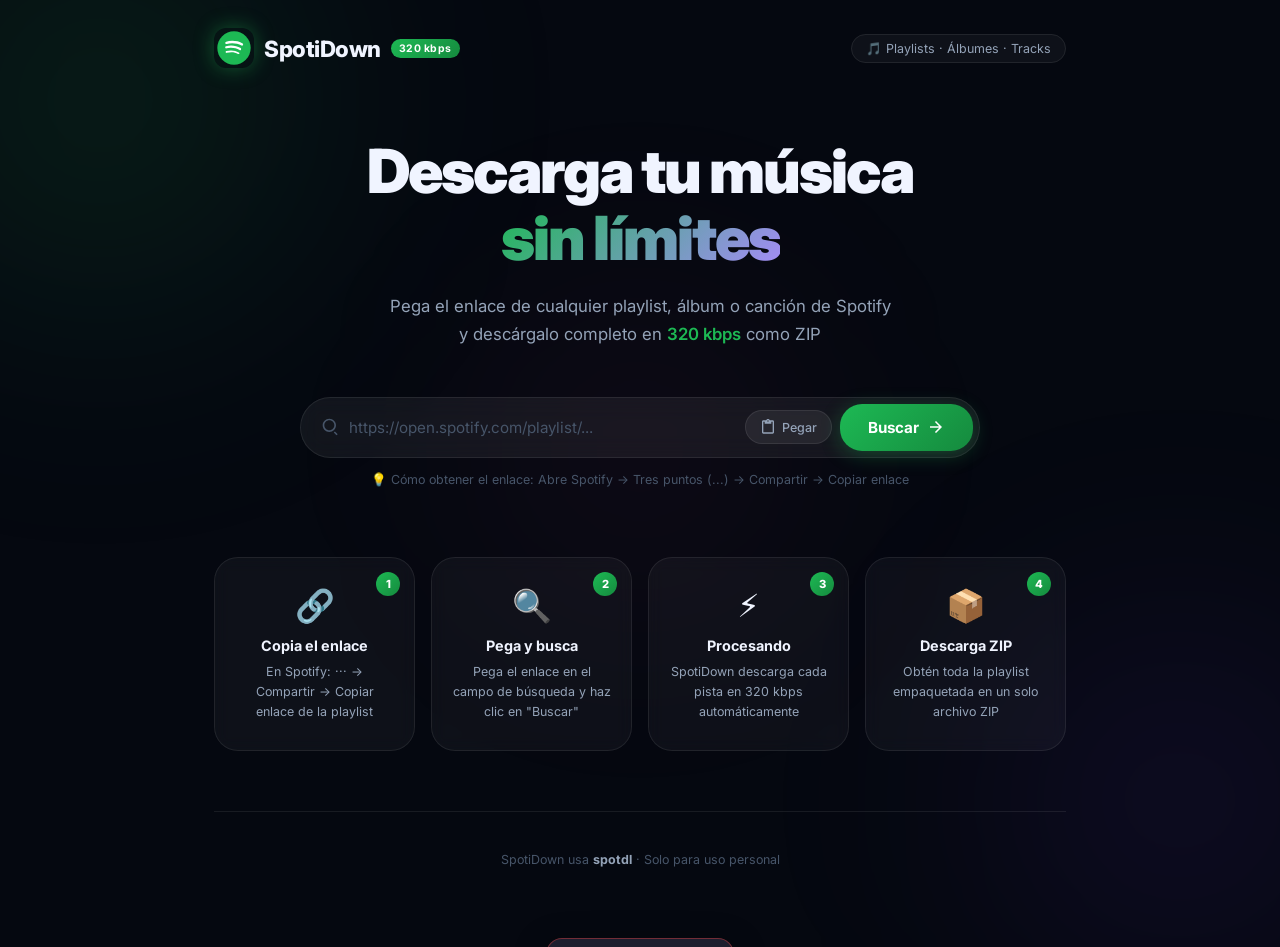
==== index.html @ 11a0a59d "v1" ====
<!DOCTYPE html>
<html lang="es">
<head>
  <meta charset="UTF-8" />
  <meta name="viewport" content="width=device-width, initial-scale=1.0" />
  <title>SpotiDown – Descargador de Playlists Spotify</title>
  <meta name="description" content="Descarga playlists completas de Spotify en calidad 320kbps como archivo ZIP. Rápido, gratuito y sencillo." />
  <link rel="preconnect" href="https://fonts.googleapis.com" />
  <link rel="preconnect" href="https://fonts.gstatic.com" crossorigin />
  <link href="https://fonts.googleapis.com/css2?family=Inter:wght@300;400;500;600;700;800;900&display=swap" rel="stylesheet" />
  <link rel="stylesheet" href="style.css" />
</head>
<body>

  <!-- Animated background particles -->
  <div class="bg-particles" id="bgParticles"></div>

  <!-- Floating orbs -->
  <div class="orb orb-1"></div>
  <div class="orb orb-2"></div>
  <div class="orb orb-3"></div>

  <div class="app-wrapper">

    <!-- HEADER -->
    <header class="header">
      <div class="logo">
        <div class="logo-icon">
          <svg viewBox="0 0 24 24" fill="none" xmlns="http://www.w3.org/2000/svg">
            <circle cx="12" cy="12" r="10" fill="#1DB954"/>
            <path d="M16.5 10.5c-2.5-1.5-6.5-1.6-8.8-.9-.4.1-.8-.1-.9-.5-.1-.4.1-.8.5-.9 2.7-.8 7.1-.7 9.9 1.1.3.2.4.6.2.9-.2.4-.6.5-.9.3zm-.3 2.5c-.2.3-.6.4-.9.2-2.1-1.3-5.3-1.7-7.8-1-.3.1-.7-.1-.8-.5s.1-.7.5-.8c2.8-.9 6.4-.4 8.8 1.1.3.3.4.7.2 1zm-1 2.4c-.2.3-.5.3-.8.2-1.8-1.1-4.1-1.4-6.7-.7-.3.1-.6-.1-.7-.4-.1-.3.1-.6.4-.7 2.9-.7 5.5-.3 7.5.9.3.1.4.5.3.7z" fill="white"/>
          </svg>
        </div>
        <span class="logo-text">SpotiDown</span>
        <span class="logo-badge">320 kbps</span>
      </div>
      <div class="header-info">
        <span class="header-tag">🎵 Playlists · Álbumes · Tracks</span>
      </div>
    </header>

    <!-- HERO SECTION -->
    <section class="hero">
      <div class="hero-content">
        <h1 class="hero-title">
          Descarga tu música<br />
          <span class="gradient-text">sin límites</span>
        </h1>
        <p class="hero-subtitle">
          Pega el enlace de cualquier playlist, álbum o canción de Spotify<br />
          y descárgalo completo en <strong>320 kbps</strong> como ZIP
        </p>

        <!-- SEARCH BOX -->
        <div class="search-container">
          <div class="search-box" id="searchBox">
            <div class="search-icon">
              <svg width="20" height="20" viewBox="0 0 24 24" fill="none">
                <path d="M10 2C5.58 2 2 5.58 2 10s3.58 8 8 8 8-3.58 8-8-3.58-8-8-8zm0 14c-3.31 0-6-2.69-6-6s2.69-6 6-6 6 2.69 6 6-2.69 6-6 6zm6.71 1.29l-1.42 1.42 3.3 3.29 1.41-1.41-3.29-3.3z" fill="currentColor"/>
              </svg>
            </div>
            <input
              type="url"
              id="spotifyUrl"
              class="search-input"
              placeholder="https://open.spotify.com/playlist/..."
              autocomplete="off"
              spellcheck="false"
            />
            <button class="paste-btn" id="pasteBtn" title="Pegar desde portapapeles">
              <svg width="16" height="16" viewBox="0 0 24 24" fill="none">
                <path d="M19 2h-4.18C14.4.84 13.3 0 12 0c-1.3 0-2.4.84-2.82 2H5c-1.1 0-2 .9-2 2v16c0 1.1.9 2 2 2h14c1.1 0 2-.9 2-2V4c0-1.1-.9-2-2-2zm-7 0c.55 0 1 .45 1 1s-.45 1-1 1-1-.45-1-1 .45-1 1-1zm7 18H5V4h2v3h10V4h2v16z" fill="currentColor"/>
              </svg>
              Pegar
            </button>
            <button class="search-btn" id="searchBtn">
              <span class="btn-text">Buscar</span>
              <svg class="btn-arrow" width="18" height="18" viewBox="0 0 24 24" fill="none">
                <path d="M12 4l-1.41 1.41L16.17 11H4v2h12.17l-5.58 5.59L12 20l8-8z" fill="currentColor"/>
              </svg>
            </button>
          </div>
          <div class="search-hint">
            <span>💡 Cómo obtener el enlace: Abre Spotify → Tres puntos (...) → Compartir → Copiar enlace</span>
          </div>
        </div>
      </div>
    </section>

    <!-- STEPS GUIDE -->
    <section class="steps-section" id="stepsSection">
      <div class="steps-grid">
        <div class="step-card">
          <div class="step-num">1</div>
          <div class="step-icon">🔗</div>
          <h3>Copia el enlace</h3>
          <p>En Spotify: ··· → Compartir → Copiar enlace de la playlist</p>
        </div>
        <div class="step-card">
          <div class="step-num">2</div>
          <div class="step-icon">🔍</div>
          <h3>Pega y busca</h3>
          <p>Pega el enlace en el campo de búsqueda y haz clic en "Buscar"</p>
        </div>
        <div class="step-card">
          <div class="step-num">3</div>
          <div class="step-icon">⚡</div>
          <h3>Procesando</h3>
          <p>SpotiDown descarga cada pista en 320 kbps automáticamente</p>
        </div>
        <div class="step-card">
          <div class="step-num">4</div>
          <div class="step-icon">📦</div>
          <h3>Descarga ZIP</h3>
          <p>Obtén toda la playlist empaquetada en un solo archivo ZIP</p>
        </div>
      </div>
    </section>

    <!-- RESULTS SECTION -->
    <section class="results-section" id="resultsSection" style="display:none;">

      <!-- Playlist info card -->
      <div class="playlist-card" id="playlistCard">
        <div class="playlist-thumb" id="playlistThumb">
          <svg width="48" height="48" viewBox="0 0 24 24" fill="none">
            <path d="M12 3v10.55c-.59-.34-1.27-.55-2-.55-2.21 0-4 1.79-4 4s1.79 4 4 4 4-1.79 4-4V7h4V3h-6z" fill="rgba(255,255,255,0.3)"/>
          </svg>
        </div>
        <div class="playlist-meta">
          <span class="playlist-type-badge" id="playlistTypeBadge">PLAYLIST</span>
          <h2 class="playlist-name" id="playlistName">Cargando...</h2>
          <div class="playlist-stats">
            <span id="trackCount">— canciones</span>
            <span class="dot">·</span>
            <span id="playlistOwner">—</span>
          </div>
        </div>
        <button class="download-zip-btn" id="downloadZipBtn">
          <svg width="20" height="20" viewBox="0 0 24 24" fill="none">
            <path d="M20 6h-2.18c.07-.44.18-.88.18-1.36C18 2.09 15.91 0 13.36 0c-1.3 0-2.43.52-3.29 1.38L9 2.45l-1.07-1.07C7.07.52 5.94 0 4.64 0 2.09 0 0 2.09 0 4.64c0 .48.1.92.18 1.36H0v14c0 1.1.9 2 2 2h16c1.1 0 2-.9 2-2V8l-2-2zM9 18l-5-5 1.41-1.41L9 15.17l7.59-7.59L18 9l-9 9z" fill="currentColor"/>
          </svg>
          <span>Descargar ZIP completo</span>
          <span class="zip-size" id="zipSize"></span>
        </button>
      </div>

      <!-- Progress bar (shown during download) -->
      <div class="progress-container" id="progressContainer" style="display:none;">
        <div class="progress-header">
          <span class="progress-label" id="progressLabel">Procesando playlist...</span>
          <span class="progress-pct" id="progressPct">0%</span>
        </div>
        <div class="progress-bar-track">
          <div class="progress-bar-fill" id="progressBarFill"></div>
        </div>
        <div class="progress-status" id="progressStatus">Iniciando descarga...</div>
      </div>

      <!-- Track list -->
      <div class="tracks-header">
        <h3 class="tracks-title">
          <svg width="18" height="18" viewBox="0 0 24 24" fill="none">
            <path d="M12 3v10.55c-.59-.34-1.27-.55-2-.55-2.21 0-4 1.79-4 4s1.79 4 4 4 4-1.79 4-4V7h4V3h-6z" fill="currentColor"/>
          </svg>
          Canciones
        </h3>
        <span class="tracks-quality">🎧 320 kbps · MP3</span>
      </div>

      <div class="track-list" id="trackList">
        <!-- dynamically filled -->
      </div>

    </section>

    <!-- Loading overlay -->
    <div class="loading-overlay" id="loadingOverlay" style="display:none;">
      <div class="loading-card">
        <div class="vinyl-spinner">
          <div class="vinyl-outer">
            <div class="vinyl-inner"></div>
            <div class="vinyl-center"></div>
          </div>
        </div>
        <h3 id="loadingTitle">Buscando playlist...</h3>
        <p id="loadingSubtitle">Conectando con Spotify</p>
        <div class="loading-dots">
          <span></span><span></span><span></span>
        </div>
      </div>
    </div>

    <!-- Error toast -->
    <div class="toast toast-error" id="errorToast">
      <svg width="20" height="20" viewBox="0 0 24 24" fill="none">
        <path d="M12 2C6.48 2 2 6.48 2 12s4.48 10 10 10 10-4.48 10-10S17.52 2 12 2zm1 15h-2v-2h2v2zm0-4h-2V7h2v6z" fill="currentColor"/>
      </svg>
      <span id="errorMessage">Error al procesar</span>
    </div>

    <!-- Footer -->
    <footer class="footer">
      <p>SpotiDown usa <strong>spotdl</strong> · Solo para uso personal</p>
    </footer>

  </div>

  <script src="app.js"></script>
</body>
</html>
---- style.css ----
/* ============================================================
   SpotiDown – Premium Spotify Playlist Downloader
   ============================================================ */

@import url('https://fonts.googleapis.com/css2?family=Inter:wght@300;400;500;600;700;800;900&display=swap');

/* ── CSS Variables ── */
:root {
  --green:        #1DB954;
  --green-light:  #1ed760;
  --green-dark:   #158a3e;
  --purple:       #7c3aed;
  --purple-light: #a78bfa;
  --pink:         #ec4899;
  --bg-dark:      #050810;
  --bg-card:      rgba(255,255,255,0.04);
  --bg-card-h:    rgba(255,255,255,0.07);
  --border:       rgba(255,255,255,0.08);
  --border-h:     rgba(255,255,255,0.18);
  --text-1:       #f0f4ff;
  --text-2:       #94a3b8;
  --text-3:       #475569;
  --radius-sm:    10px;
  --radius-md:    16px;
  --radius-lg:    24px;
  --radius-xl:    32px;
  --shadow-glow:  0 0 60px rgba(29,185,84,0.15);
  --transition:   0.25s cubic-bezier(0.4,0,0.2,1);
}

/* ── Reset ── */
*, *::before, *::after { box-sizing: border-box; margin: 0; padding: 0; }
html { scroll-behavior: smooth; }

body {
  font-family: 'Inter', system-ui, sans-serif;
  background: var(--bg-dark);
  color: var(--text-1);
  min-height: 100vh;
  overflow-x: hidden;
  position: relative;
}

/* ── Background particles ── */
.bg-particles {
  position: fixed;
  inset: 0;
  z-index: 0;
  pointer-events: none;
  overflow: hidden;
}
.bg-particles span {
  position: absolute;
  border-radius: 50%;
  opacity: 0;
  animation: floatParticle linear infinite;
}

/* ── Orbs ── */
.orb {
  position: fixed;
  border-radius: 50%;
  filter: blur(120px);
  pointer-events: none;
  z-index: 0;
  animation: orbFloat 12s ease-in-out infinite alternate;
}
.orb-1 {
  width: 600px; height: 600px;
  background: radial-gradient(circle, rgba(29,185,84,0.18) 0%, transparent 70%);
  top: -200px; left: -200px;
  animation-duration: 14s;
}
.orb-2 {
  width: 500px; height: 500px;
  background: radial-gradient(circle, rgba(124,58,237,0.15) 0%, transparent 70%);
  bottom: -150px; right: -150px;
  animation-duration: 18s; animation-delay: -4s;
}
.orb-3 {
  width: 400px; height: 400px;
  background: radial-gradient(circle, rgba(236,72,153,0.10) 0%, transparent 70%);
  top: 50%; left: 50%; transform: translate(-50%, -50%);
  animation-duration: 22s; animation-delay: -8s;
}

@keyframes orbFloat {
  from { transform: translate(0, 0) scale(1); }
  to   { transform: translate(40px, 30px) scale(1.1); }
}

/* ── App wrapper ── */
.app-wrapper {
  position: relative;
  z-index: 1;
  max-width: 900px;
  margin: 0 auto;
  padding: 0 24px 80px;
}

/* ── Header ── */
.header {
  display: flex;
  align-items: center;
  justify-content: space-between;
  padding: 28px 0 0;
}
.logo {
  display: flex;
  align-items: center;
  gap: 10px;
}
.logo-icon {
  width: 40px; height: 40px;
  border-radius: 12px;
  overflow: hidden;
  box-shadow: 0 0 20px rgba(29,185,84,0.4);
}
.logo-icon svg { width: 100%; height: 100%; }
.logo-text {
  font-size: 1.4rem;
  font-weight: 800;
  color: var(--text-1);
  letter-spacing: -0.5px;
}
.logo-badge {
  background: linear-gradient(135deg, var(--green), var(--green-dark));
  color: white;
  font-size: 0.65rem;
  font-weight: 700;
  padding: 3px 8px;
  border-radius: 20px;
  letter-spacing: 0.5px;
}
.header-info { color: var(--text-2); font-size: 0.85rem; }
.header-tag {
  background: var(--bg-card);
  border: 1px solid var(--border);
  padding: 6px 14px;
  border-radius: 20px;
  font-size: 0.78rem;
  color: var(--text-2);
}

/* ── Hero ── */
.hero {
  padding: 70px 0 50px;
  text-align: center;
}
.hero-title {
  font-size: clamp(2.2rem, 5vw, 3.8rem);
  font-weight: 900;
  line-height: 1.1;
  letter-spacing: -2px;
  margin-bottom: 20px;
}
.gradient-text {
  background: linear-gradient(135deg, var(--green) 0%, var(--purple-light) 50%, var(--pink) 100%);
  -webkit-background-clip: text;
  -webkit-text-fill-color: transparent;
  background-clip: text;
  animation: gradientShift 4s ease infinite alternate;
  background-size: 200% 200%;
}
@keyframes gradientShift {
  0%   { background-position: 0% 50%; }
  100% { background-position: 100% 50%; }
}

.hero-subtitle {
  color: var(--text-2);
  font-size: 1.05rem;
  line-height: 1.7;
  margin-bottom: 48px;
  font-weight: 400;
}
.hero-subtitle strong { color: var(--green); font-weight: 600; }

/* ── Search container ── */
.search-container { max-width: 680px; margin: 0 auto; }

.search-box {
  display: flex;
  align-items: center;
  background: rgba(255,255,255,0.06);
  border: 1.5px solid var(--border);
  border-radius: var(--radius-xl);
  padding: 6px 6px 6px 20px;
  gap: 8px;
  transition: border-color var(--transition), box-shadow var(--transition), background var(--transition);
  backdrop-filter: blur(12px);
}
.search-box:focus-within {
  border-color: var(--green);
  box-shadow: 0 0 0 4px rgba(29,185,84,0.12), 0 20px 60px rgba(0,0,0,0.4);
  background: rgba(255,255,255,0.08);
}

.search-icon { color: var(--text-3); flex-shrink: 0; display: flex; }

.search-input {
  flex: 1;
  background: none;
  border: none;
  outline: none;
  color: var(--text-1);
  font-size: 0.95rem;
  font-family: inherit;
  font-weight: 400;
  min-width: 0;
}
.search-input::placeholder { color: var(--text-3); }

.paste-btn {
  display: flex;
  align-items: center;
  gap: 6px;
  background: var(--bg-card-h);
  border: 1px solid var(--border);
  color: var(--text-2);
  font-size: 0.78rem;
  font-family: inherit;
  font-weight: 500;
  padding: 8px 14px;
  border-radius: 20px;
  cursor: pointer;
  transition: all var(--transition);
  flex-shrink: 0;
}
.paste-btn:hover {
  background: rgba(255,255,255,0.1);
  color: var(--text-1);
}

.search-btn {
  display: flex;
  align-items: center;
  gap: 8px;
  background: linear-gradient(135deg, var(--green), var(--green-dark));
  color: white;
  border: none;
  padding: 14px 28px;
  border-radius: 22px;
  font-size: 0.95rem;
  font-family: inherit;
  font-weight: 700;
  cursor: pointer;
  flex-shrink: 0;
  transition: all var(--transition);
  box-shadow: 0 4px 20px rgba(29,185,84,0.3);
  position: relative;
  overflow: hidden;
}
.search-btn::after {
  content: '';
  position: absolute;
  inset: 0;
  background: rgba(255,255,255,0);
  transition: background var(--transition);
}
.search-btn:hover::after { background: rgba(255,255,255,0.1); }
.search-btn:hover { transform: translateY(-1px); box-shadow: 0 8px 30px rgba(29,185,84,0.4); }
.search-btn:active { transform: translateY(0); }
.btn-arrow { flex-shrink: 0; }

.search-hint {
  margin-top: 14px;
  color: var(--text-3);
  font-size: 0.78rem;
  text-align: center;
}

/* ── Steps ── */
.steps-section { padding: 20px 0 60px; }
.steps-grid {
  display: grid;
  grid-template-columns: repeat(auto-fit, minmax(180px, 1fr));
  gap: 16px;
}
.step-card {
  background: var(--bg-card);
  border: 1px solid var(--border);
  border-radius: var(--radius-lg);
  padding: 28px 20px;
  text-align: center;
  position: relative;
  transition: all var(--transition);
  backdrop-filter: blur(8px);
}
.step-card:hover {
  background: var(--bg-card-h);
  border-color: var(--border-h);
  transform: translateY(-4px);
  box-shadow: 0 20px 40px rgba(0,0,0,0.3);
}
.step-num {
  position: absolute;
  top: 14px; right: 14px;
  width: 24px; height: 24px;
  background: linear-gradient(135deg, var(--green), var(--green-dark));
  border-radius: 50%;
  font-size: 0.7rem;
  font-weight: 800;
  color: white;
  display: flex; align-items: center; justify-content: center;
}
.step-icon { font-size: 2rem; margin-bottom: 12px; }
.step-card h3 { font-size: 0.9rem; font-weight: 700; margin-bottom: 8px; color: var(--text-1); }
.step-card p { font-size: 0.78rem; color: var(--text-2); line-height: 1.6; }

/* ── Results Section ── */
.results-section { padding-bottom: 40px; }

/* ── Playlist card ── */
.playlist-card {
  display: flex;
  align-items: center;
  gap: 20px;
  background: linear-gradient(135deg, rgba(29,185,84,0.08), rgba(124,58,237,0.08));
  border: 1px solid rgba(29,185,84,0.2);
  border-radius: var(--radius-lg);
  padding: 24px;
  margin-bottom: 28px;
  backdrop-filter: blur(12px);
  position: relative;
  overflow: hidden;
}
.playlist-card::before {
  content: '';
  position: absolute;
  inset: 0;
  background: linear-gradient(135deg, rgba(29,185,84,0.03), transparent);
  pointer-events: none;
}

.playlist-thumb {
  width: 90px; height: 90px;
  border-radius: var(--radius-md);
  background: linear-gradient(135deg, var(--green-dark), var(--purple));
  display: flex; align-items: center; justify-content: center;
  flex-shrink: 0;
  overflow: hidden;
  box-shadow: 0 8px 24px rgba(0,0,0,0.3);
}
.playlist-thumb img { width: 100%; height: 100%; object-fit: cover; }

.playlist-meta { flex: 1; min-width: 0; }
.playlist-type-badge {
  display: inline-block;
  background: rgba(29,185,84,0.15);
  border: 1px solid rgba(29,185,84,0.3);
  color: var(--green);
  font-size: 0.65rem;
  font-weight: 700;
  padding: 3px 10px;
  border-radius: 20px;
  letter-spacing: 1px;
  margin-bottom: 8px;
}
.playlist-name {
  font-size: 1.25rem;
  font-weight: 800;
  white-space: nowrap;
  overflow: hidden;
  text-overflow: ellipsis;
  margin-bottom: 6px;
}
.playlist-stats {
  color: var(--text-2);
  font-size: 0.85rem;
  display: flex;
  gap: 8px;
  align-items: center;
}
.dot { color: var(--text-3); }

.download-zip-btn {
  display: flex;
  align-items: center;
  gap: 10px;
  background: linear-gradient(135deg, var(--green), var(--green-dark));
  color: white;
  border: none;
  padding: 14px 24px;
  border-radius: var(--radius-md);
  font-size: 0.9rem;
  font-family: inherit;
  font-weight: 700;
  cursor: pointer;
  flex-shrink: 0;
  transition: all var(--transition);
  box-shadow: 0 4px 20px rgba(29,185,84,0.25);
  white-space: nowrap;
}
.download-zip-btn:hover { transform: translateY(-2px); box-shadow: 0 8px 30px rgba(29,185,84,0.4); }
.download-zip-btn:disabled { opacity: 0.5; cursor: not-allowed; transform: none; }
.zip-size { font-size: 0.75rem; opacity: 0.8; font-weight: 500; }

/* ── Progress ── */
.progress-container {
  background: var(--bg-card);
  border: 1px solid var(--border);
  border-radius: var(--radius-md);
  padding: 24px;
  margin-bottom: 28px;
}
.progress-header {
  display: flex;
  justify-content: space-between;
  align-items: center;
  margin-bottom: 12px;
}
.progress-label { font-size: 0.9rem; font-weight: 600; color: var(--text-1); }
.progress-pct { font-size: 0.9rem; font-weight: 700; color: var(--green); }
.progress-bar-track {
  height: 8px;
  background: rgba(255,255,255,0.08);
  border-radius: 10px;
  overflow: hidden;
  margin-bottom: 10px;
}
.progress-bar-fill {
  height: 100%;
  background: linear-gradient(90deg, var(--green), var(--green-light));
  border-radius: 10px;
  width: 0%;
  transition: width 0.4s ease;
  position: relative;
}
.progress-bar-fill::after {
  content: '';
  position: absolute;
  top: 0; right: 0; bottom: 0;
  width: 40px;
  background: linear-gradient(90deg, transparent, rgba(255,255,255,0.3));
  animation: shimmer 1s linear infinite;
}
@keyframes shimmer {
  0% { opacity: 1; } 50% { opacity: 0.4; } 100% { opacity: 1; }
}
.progress-status { font-size: 0.8rem; color: var(--text-2); }

/* ── Track list ── */
.tracks-header {
  display: flex;
  align-items: center;
  justify-content: space-between;
  margin-bottom: 16px;
}
.tracks-title {
  display: flex;
  align-items: center;
  gap: 8px;
  font-size: 1rem;
  font-weight: 700;
  color: var(--text-1);
}
.tracks-quality {
  font-size: 0.78rem;
  color: var(--green);
  background: rgba(29,185,84,0.1);
  border: 1px solid rgba(29,185,84,0.2);
  padding: 4px 12px;
  border-radius: 20px;
  font-weight: 600;
}

.track-list { display: flex; flex-direction: column; gap: 8px; }

.track-item {
  display: flex;
  align-items: center;
  gap: 16px;
  background: var(--bg-card);
  border: 1px solid var(--border);
  border-radius: var(--radius-md);
  padding: 14px 18px;
  transition: all var(--transition);
  cursor: default;
  position: relative;
  overflow: hidden;
}
.track-item:hover {
  background: var(--bg-card-h);
  border-color: var(--border-h);
  transform: translateX(4px);
}
.track-item.downloading {
  border-color: rgba(29,185,84,0.3);
  background: rgba(29,185,84,0.05);
}
.track-item.done {
  border-color: rgba(29,185,84,0.2);
}
.track-item.error {
  border-color: rgba(239,68,68,0.3);
  background: rgba(239,68,68,0.04);
}

.track-num {
  width: 28px;
  text-align: center;
  font-size: 0.85rem;
  color: var(--text-3);
  font-weight: 600;
  flex-shrink: 0;
}
.track-cover {
  width: 44px; height: 44px;
  border-radius: 8px;
  background: linear-gradient(135deg, #1a1a2e, #16213e);
  overflow: hidden;
  flex-shrink: 0;
  display: flex; align-items: center; justify-content: center;
  color: var(--text-3);
}
.track-cover img { width: 100%; height: 100%; object-fit: cover; }
.track-info { flex: 1; min-width: 0; }
.track-name {
  font-size: 0.9rem;
  font-weight: 600;
  white-space: nowrap;
  overflow: hidden;
  text-overflow: ellipsis;
  margin-bottom: 3px;
}
.track-artist {
  font-size: 0.78rem;
  color: var(--text-2);
  white-space: nowrap;
  overflow: hidden;
  text-overflow: ellipsis;
}
.track-duration {
  font-size: 0.8rem;
  color: var(--text-3);
  font-weight: 500;
  flex-shrink: 0;
}
.track-status {
  flex-shrink: 0;
  width: 28px;
  display: flex;
  align-items: center;
  justify-content: flex-end;
}
.track-download-btn {
  display: flex;
  align-items: center;
  gap: 6px;
  background: linear-gradient(135deg, var(--green), var(--green-dark));
  color: white;
  border: none;
  padding: 8px 14px;
  border-radius: var(--radius-sm);
  font-size: 0.78rem;
  font-family: inherit;
  font-weight: 700;
  cursor: pointer;
  transition: all var(--transition);
  flex-shrink: 0;
  white-space: nowrap;
}
.track-download-btn:hover { transform: scale(1.05); box-shadow: 0 4px 14px rgba(29,185,84,0.3); }
.track-download-btn:disabled { opacity: 0.5; cursor: not-allowed; transform: none; }

/* status icons */
.icon-done   { color: var(--green); }
.icon-error  { color: #ef4444; }
.icon-spin   { animation: spin 1s linear infinite; color: var(--green); }
@keyframes spin { to { transform: rotate(360deg); } }

/* ── Loading overlay ── */
.loading-overlay {
  position: fixed;
  inset: 0;
  background: rgba(5,8,16,0.85);
  backdrop-filter: blur(16px);
  z-index: 100;
  display: flex;
  align-items: center;
  justify-content: center;
}
.loading-card {
  background: rgba(255,255,255,0.06);
  border: 1px solid var(--border-h);
  border-radius: var(--radius-xl);
  padding: 48px 52px;
  text-align: center;
  backdrop-filter: blur(20px);
  animation: slideUp 0.4s cubic-bezier(0.34,1.56,0.64,1);
}
@keyframes slideUp {
  from { opacity: 0; transform: translateY(30px) scale(0.95); }
  to   { opacity: 1; transform: translateY(0) scale(1); }
}

/* vinyl spinner */
.vinyl-spinner {
  display: flex; align-items: center; justify-content: center;
  margin-bottom: 28px;
}
.vinyl-outer {
  width: 80px; height: 80px;
  border-radius: 50%;
  background: conic-gradient(
    #1a1a2a 0deg, #2a2a3a 30deg, #1a1a2a 60deg, #2a2a3a 90deg,
    #1a1a2a 120deg, #2a2a3a 150deg, #1a1a2a 180deg, #2a2a3a 210deg,
    #1a1a2a 240deg, #2a2a3a 270deg, #1a1a2a 300deg, #2a2a3a 330deg, #1a1a2a 360deg
  );
  position: relative;
  animation: spin 2s linear infinite;
  box-shadow: 0 0 30px rgba(29,185,84,0.3);
}
.vinyl-inner {
  position: absolute;
  inset: 14px;
  border-radius: 50%;
  background: #111;
  border: 3px solid rgba(29,185,84,0.4);
}
.vinyl-center {
  position: absolute;
  width: 14px; height: 14px;
  border-radius: 50%;
  background: var(--green);
  top: 50%; left: 50%;
  transform: translate(-50%,-50%);
  box-shadow: 0 0 10px var(--green);
}

.loading-card h3 { font-size: 1.1rem; font-weight: 700; margin-bottom: 8px; }
.loading-card p  { color: var(--text-2); font-size: 0.88rem; }

.loading-dots { display: flex; gap: 6px; justify-content: center; margin-top: 20px; }
.loading-dots span {
  width: 8px; height: 8px;
  border-radius: 50%;
  background: var(--green);
  animation: bounce 1.2s ease-in-out infinite;
}
.loading-dots span:nth-child(2) { animation-delay: 0.2s; }
.loading-dots span:nth-child(3) { animation-delay: 0.4s; }
@keyframes bounce {
  0%, 60%, 100% { transform: translateY(0); opacity: 0.4; }
  30% { transform: translateY(-8px); opacity: 1; }
}

/* ── Toast ── */
.toast {
  position: fixed;
  bottom: 32px; left: 50%;
  transform: translateX(-50%) translateY(120px);
  background: #1e1e2e;
  border: 1px solid rgba(239,68,68,0.4);
  color: #fca5a5;
  padding: 14px 22px;
  border-radius: var(--radius-md);
  display: flex;
  align-items: center;
  gap: 10px;
  font-size: 0.88rem;
  font-weight: 500;
  z-index: 200;
  transition: transform 0.4s cubic-bezier(0.34,1.56,0.64,1);
  backdrop-filter: blur(12px);
  box-shadow: 0 8px 32px rgba(0,0,0,0.4);
  white-space: nowrap;
  max-width: 90vw;
}
.toast.show { transform: translateX(-50%) translateY(0); }

/* ── Footer ── */
.footer {
  text-align: center;
  color: var(--text-3);
  font-size: 0.78rem;
  padding-top: 40px;
  border-top: 1px solid var(--border);
}
.footer strong { color: var(--text-2); }

/* ── Skeleton loader ── */
.skeleton {
  background: linear-gradient(90deg, rgba(255,255,255,0.04) 25%, rgba(255,255,255,0.08) 50%, rgba(255,255,255,0.04) 75%);
  background-size: 200% 100%;
  animation: skeletonShimmer 1.5s infinite;
  border-radius: 6px;
}
@keyframes skeletonShimmer {
  0%   { background-position: 200% 0; }
  100% { background-position: -200% 0; }
}

/* ── Particle animation ── */
@keyframes floatParticle {
  0%   { opacity: 0; transform: translateY(0) scale(0); }
  10%  { opacity: 0.6; }
  90%  { opacity: 0.3; }
  100% { opacity: 0; transform: translateY(-100vh) scale(1); }
}

/* ── Responsive ── */
@media (max-width: 640px) {
  .search-box { flex-wrap: wrap; border-radius: var(--radius-lg); }
  .search-btn { width: 100%; justify-content: center; }
  .paste-btn { display: none; }
  .playlist-card { flex-direction: column; text-align: center; }
  .download-zip-btn { width: 100%; justify-content: center; }
  .playlist-stats { justify-content: center; }
  .header { flex-direction: column; gap: 12px; }
}
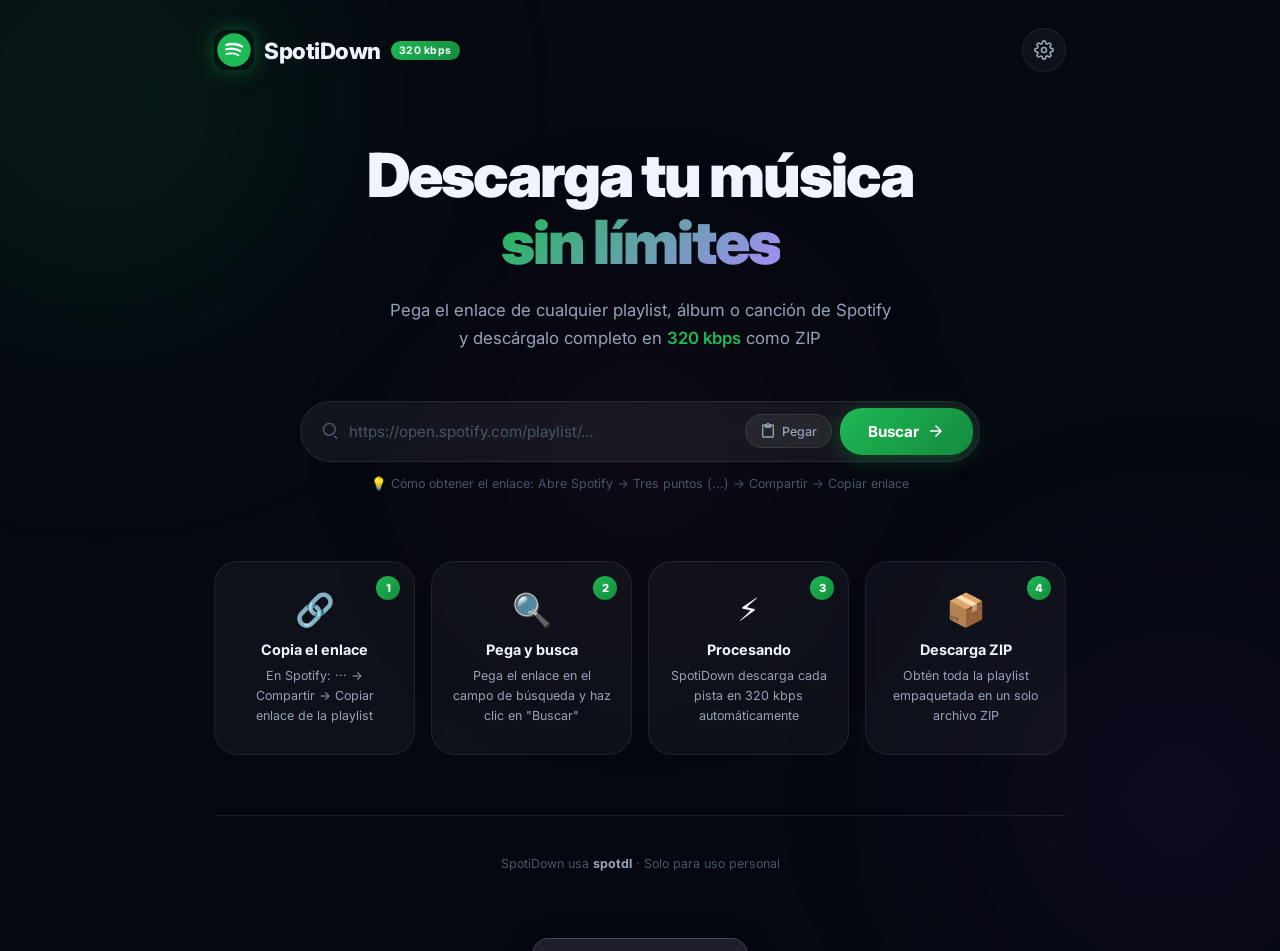
==== commit 66a0f560: "v2" ====
--- a/index.html
+++ b/index.html
@@ -34,8 +34,13 @@
         <span class="logo-text">SpotiDown</span>
         <span class="logo-badge">320 kbps</span>
       </div>
-      <div class="header-info">
-        <span class="header-tag">🎵 Playlists · Álbumes · Tracks</span>
+      <div class="header-actions">
+        <button class="settings-btn" id="openSettingsBtn" title="Configurar credenciales (Bypass 24h)">
+          <svg width="20" height="20" viewBox="0 0 24 24" fill="none" stroke="currentColor" stroke-width="2" stroke-linecap="round" stroke-linejoin="round">
+            <circle cx="12" cy="12" r="3"></circle>
+            <path d="M19.4 15a1.65 1.65 0 0 0 .33 1.82l.06.06a2 2 0 0 1 0 2.83 2 2 0 0 1-2.83 0l-.06-.06a1.65 1.65 0 0 0-1.82-.33 1.65 1.65 0 0 0-1 1.51V21a2 2 0 0 1-2 2 2 2 0 0 1-2-2v-.09A1.65 1.65 0 0 0 9 19.4a1.65 1.65 0 0 0-1.82.33l-.06.06a2 2 0 0 1-2.83 0 2 2 0 0 1 0-2.83l.06-.06a1.65 1.65 0 0 0 .33-1.82 1.65 1.65 0 0 0-1.51-1H3a2 2 0 0 1-2-2 2 2 0 0 1 2-2h.09A1.65 1.65 0 0 0 4.6 9a1.65 1.65 0 0 0-.33-1.82l-.06-.06a2 2 0 0 1 0-2.83 2 2 0 0 1 2.83 0l.06.06a1.65 1.65 0 0 0 1.82.33H9a1.65 1.65 0 0 0 1-1.51V3a2 2 0 0 1 2-2 2 2 0 0 1 2 2v.09a1.65 1.65 0 0 0 1 1.51 1.65 1.65 0 0 0 1.82-.33l.06-.06a2 2 0 0 1 2.83 0 2 2 0 0 1 0 2.83l-.06.06a1.65 1.65 0 0 0-.33 1.82V9a1.65 1.65 0 0 0 1.51 1H21a2 2 0 0 1 2 2 2 2 0 0 1-2 2h-.09a1.65 1.65 0 0 0-1.51 1z"></path>
+          </svg>
+        </button>
       </div>
     </header>
 
@@ -174,6 +179,30 @@
 
     </section>
 
+    <!-- Settings Modal -->
+    <div class="loading-overlay" id="settingsModal" style="display:none;">
+      <div class="loading-card settings-card">
+        <h3>Configuración de Spotify</h3>
+        <p>Para saltar el límite de 24 horas, obtén tus credenciales en <a href="https://developer.spotify.com/dashboard" target="_blank">Spotify Dashboard</a>.</p>
+        
+        <div class="settings-form">
+          <div class="input-group">
+            <label>Client ID</label>
+            <input type="text" id="spotifyClientId" placeholder="Pega tu Client ID aquí">
+          </div>
+          <div class="input-group">
+            <label>Client Secret</label>
+            <input type="password" id="spotifyClientSecret" placeholder="Pega tu Client Secret aquí">
+          </div>
+        </div>
+
+        <div class="settings-actions">
+          <button class="paste-btn" id="closeSettingsBtn">Cancelar</button>
+          <button class="search-btn" id="saveSettingsBtn">Guardar cambios</button>
+        </div>
+      </div>
+    </div>
+
     <!-- Loading overlay -->
     <div class="loading-overlay" id="loadingOverlay" style="display:none;">
       <div class="loading-card">
@@ -192,11 +221,11 @@
     </div>
 
     <!-- Error toast -->
-    <div class="toast toast-error" id="errorToast">
+    <div class="toast" id="infoToast">
       <svg width="20" height="20" viewBox="0 0 24 24" fill="none">
         <path d="M12 2C6.48 2 2 6.48 2 12s4.48 10 10 10 10-4.48 10-10S17.52 2 12 2zm1 15h-2v-2h2v2zm0-4h-2V7h2v6z" fill="currentColor"/>
       </svg>
-      <span id="errorMessage">Error al procesar</span>
+      <span id="infoMessage">Mensaje informativo</span>
     </div>
 
     <!-- Footer -->
--- a/style.css
+++ b/style.css
@@ -132,14 +132,23 @@
   border-radius: 20px;
   letter-spacing: 0.5px;
 }
-.header-info { color: var(--text-2); font-size: 0.85rem; }
-.header-tag {
+.header-actions { display: flex; gap: 12px; }
+.settings-btn {
   background: var(--bg-card);
   border: 1px solid var(--border);
-  padding: 6px 14px;
-  border-radius: 20px;
-  font-size: 0.78rem;
   color: var(--text-2);
+  width: 44px; height: 44px;
+  border-radius: 50%;
+  display: flex; align-items: center; justify-content: center;
+  cursor: pointer;
+  transition: all var(--transition);
+  backdrop-filter: blur(8px);
+}
+.settings-btn:hover {
+  background: var(--bg-card-h);
+  border-color: var(--green);
+  color: var(--green);
+  transform: rotate(45deg);
 }
 
 /* ── Hero ── */
@@ -570,6 +579,36 @@
 .icon-spin   { animation: spin 1s linear infinite; color: var(--green); }
 @keyframes spin { to { transform: rotate(360deg); } }
 
+/* ── Settings Card ── */
+.settings-card {
+  max-width: 450px;
+  width: 90%;
+  text-align: left;
+}
+.settings-card h3 { margin-bottom: 12px; }
+.settings-card p { margin-bottom: 24px; }
+.settings-card a { color: var(--green); text-decoration: none; font-weight: 600; }
+.settings-card a:hover { text-decoration: underline; }
+
+.settings-form { display: flex; flex-direction: column; gap: 18px; margin-bottom: 32px; }
+.input-group { display: flex; flex-direction: column; gap: 8px; }
+.input-group label { font-size: 0.8rem; font-weight: 700; color: var(--text-2); text-transform: uppercase; letter-spacing: 0.5px; }
+.input-group input {
+  background: rgba(0,0,0,0.2);
+  border: 1px solid var(--border);
+  padding: 12px 16px;
+  border-radius: var(--radius-sm);
+  color: var(--text-1);
+  font-family: inherit;
+  font-size: 0.9rem;
+  outline: none;
+  transition: border-color var(--transition);
+}
+.input-group input:focus { border-color: var(--green); }
+
+.settings-actions { display: flex; gap: 12px; }
+.settings-actions button { flex: 1; justify-content: center; }
+
 /* ── Loading overlay ── */
 .loading-overlay {
   position: fixed;
@@ -652,8 +691,8 @@
   bottom: 32px; left: 50%;
   transform: translateX(-50%) translateY(120px);
   background: #1e1e2e;
-  border: 1px solid rgba(239,68,68,0.4);
-  color: #fca5a5;
+  border: 1px solid var(--border-h);
+  color: var(--text-1);
   padding: 14px 22px;
   border-radius: var(--radius-md);
   display: flex;
@@ -668,6 +707,8 @@
   white-space: nowrap;
   max-width: 90vw;
 }
+.toast.toast-error { border-color: rgba(239,68,68,0.4); color: #fca5a5; }
+.toast.toast-success { border-color: rgba(29,185,84,0.4); color: #bbf7d0; }
 .toast.show { transform: translateX(-50%) translateY(0); }
 
 /* ── Footer ── */
